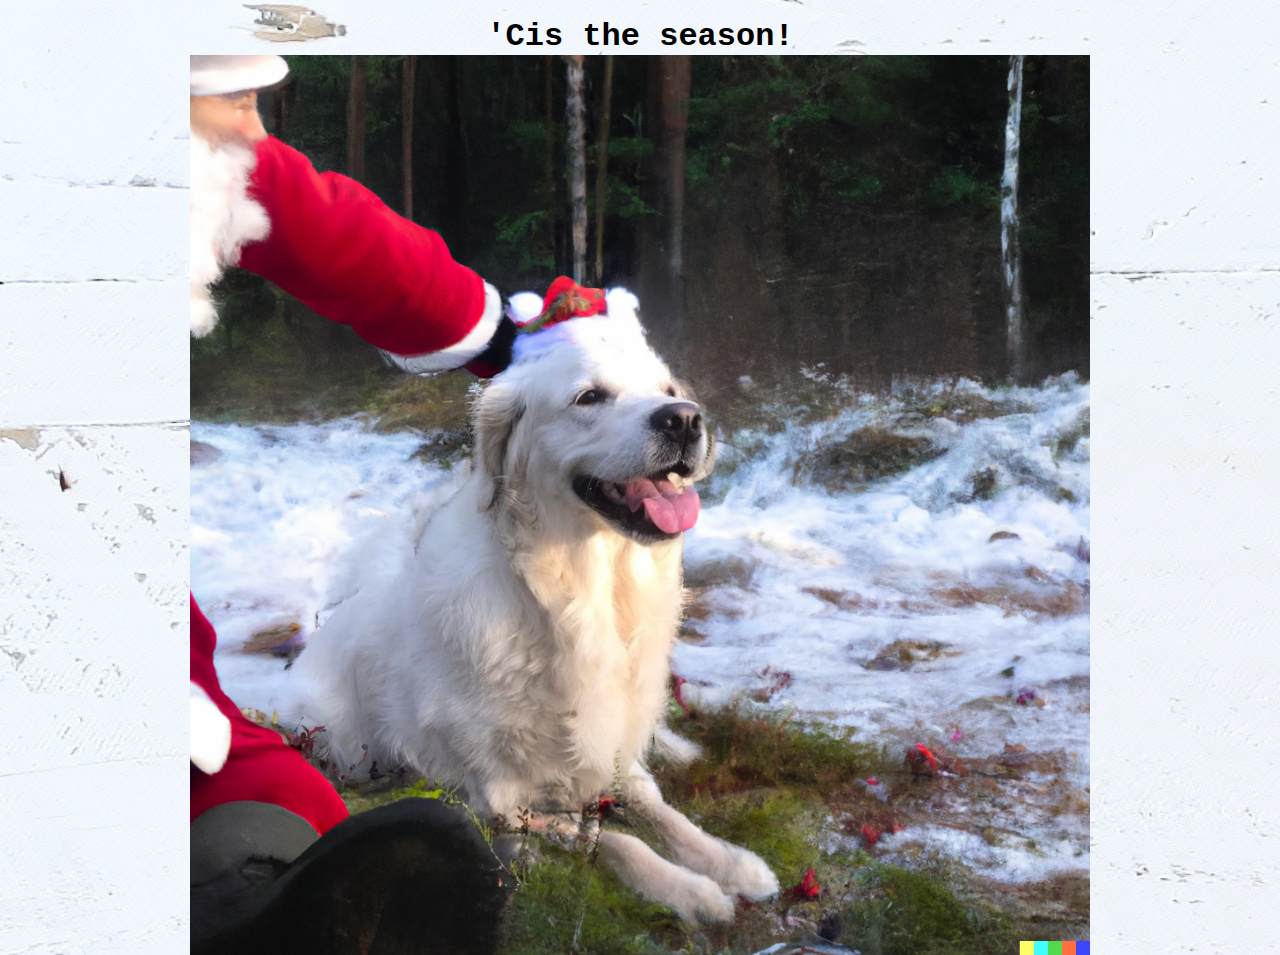
==== good_girl.html @ acccd38f "All images" ====
<!DOCTYPE html>
<html lang="en">
<head>
    <meta charset="UTF-8">
    <meta http-equiv="X-UA-Compatible" content="IE=edge">
    <meta name="viewport" content="width=device-width, initial-scale=1.0">
    <title> 'Cis the season' </title>
<link rel="stylesheet" href="styles.css">
</head>

<body>
    <h1>'Cis the season!</h1>
    <a href="malla_fire.html">
    <div class="imgbox">
        <img class="center-fit" src='images/good_girl.png'>
    </div>
    </a>
</body>
</html>
---- styles.css ----
* {
    margin: 0;
    padding: 0;
}
.imgbox {
    display: grid;
    height: 100%;
}
.center-fit {
    max-width: 100%;
    max-height: 100vh;
    margin: auto;
}
h1 {
    text-align: center;
    font-family:'Courier New';
}
body {
    background-image: url('images/pexels-candis-hidalgo-639110.jpg');
}
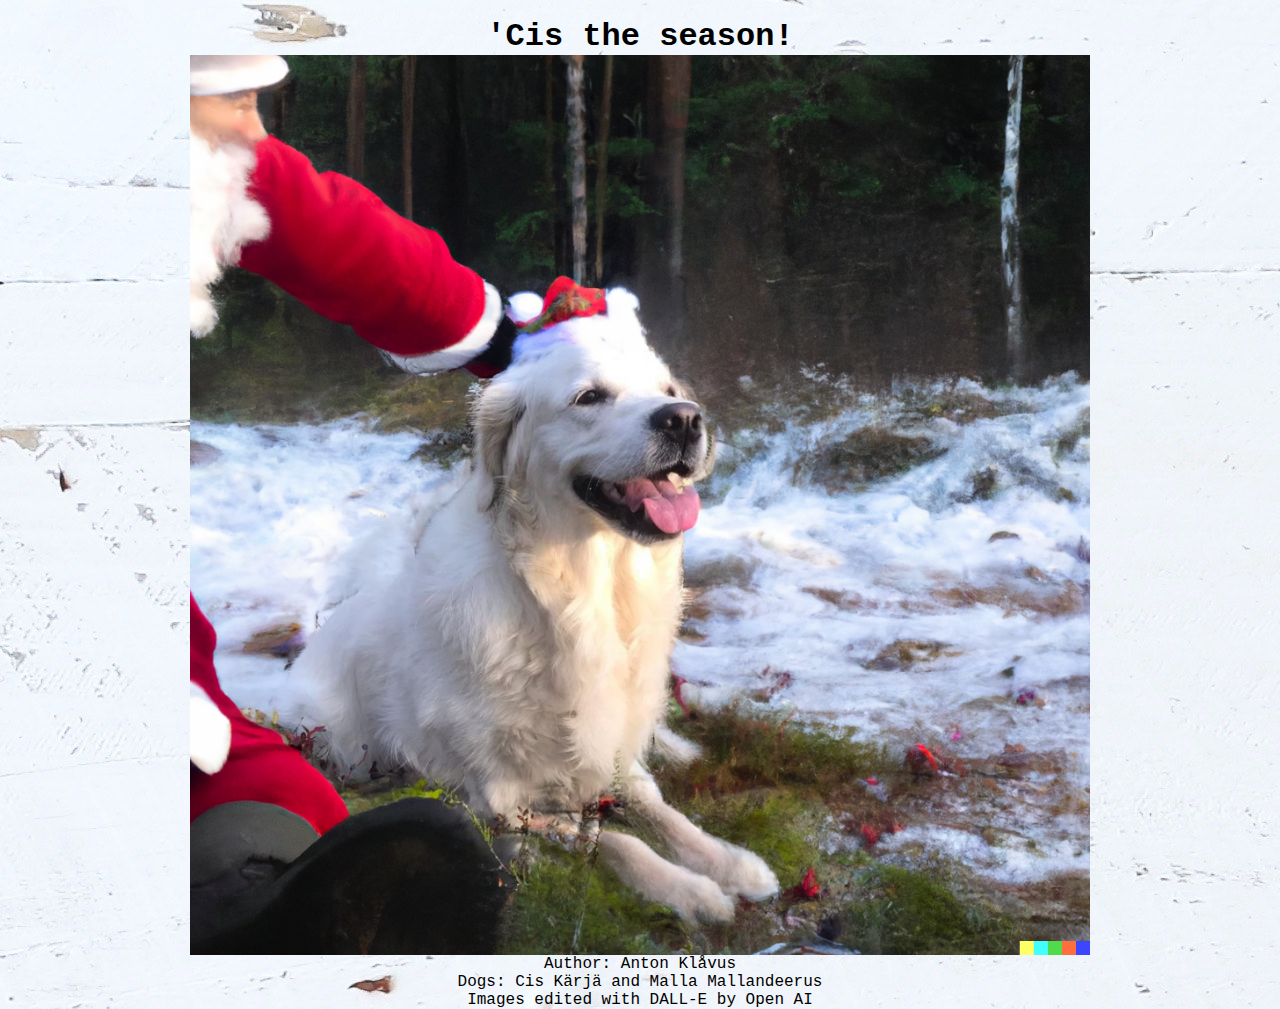
==== commit 3b11fb76: "Footer text" ====
--- a/good_girl.html
+++ b/good_girl.html
@@ -16,4 +16,10 @@
     </div>
     </a>
 </body>
-</html>+</html>
+
+<footer class="center-fit">
+    <p>Author: Anton Klåvus</p>
+    <p>Dogs: Cis Kärjä and Malla Mallandeerus</p>
+    <p>Images edited with <a href:labs.openai.com> DALL-E by Open AI</a></p>
+</footer> --- a/styles.css
+++ b/styles.css
@@ -15,6 +15,10 @@
     text-align: center;
     font-family:'Courier New';
 }
+p {
+    text-align: center;
+    font-family:'Courier New';
+}
 body {
     background-image: url('images/pexels-candis-hidalgo-639110.jpg');
 }
